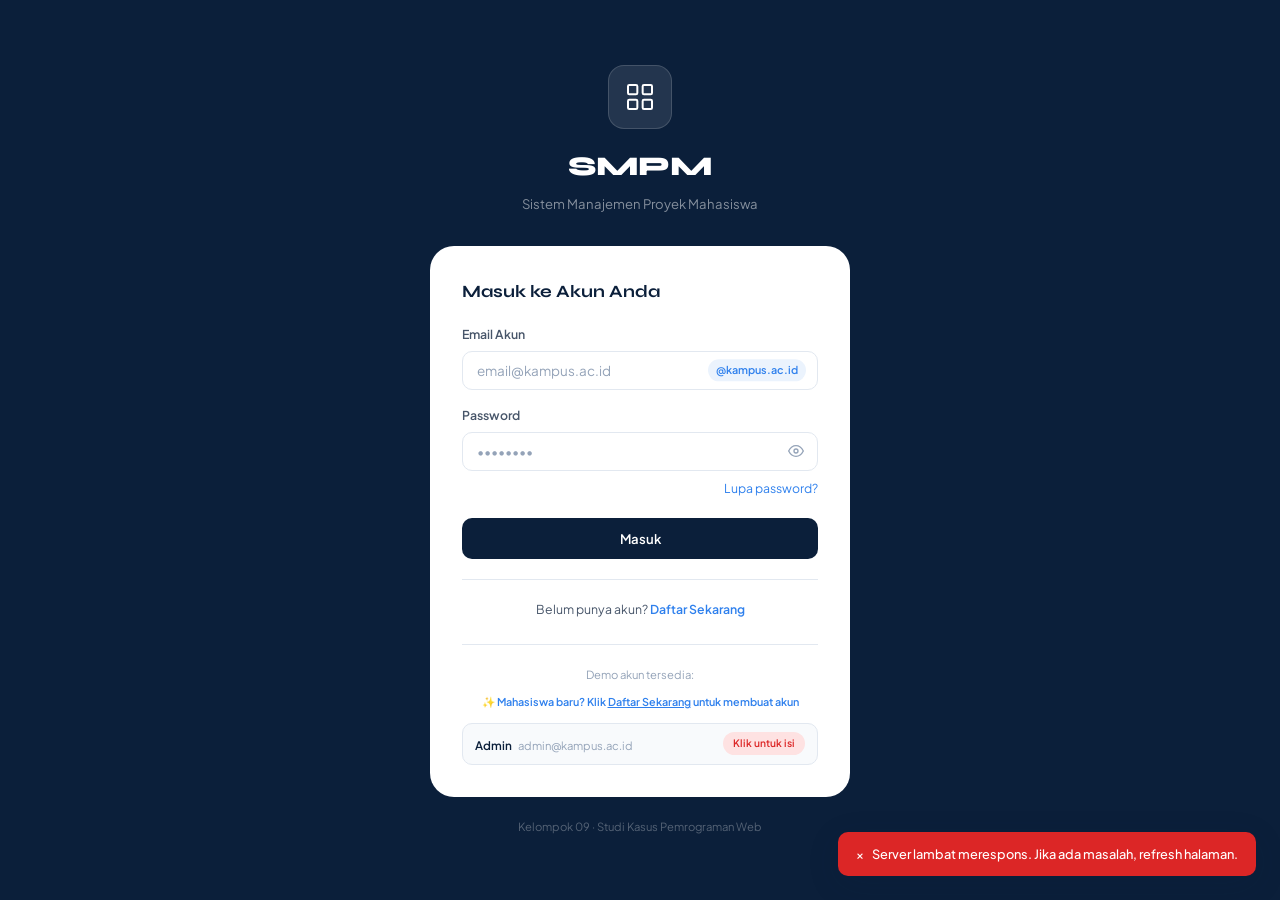
==== app.html @ 1059838c "fix: rename index.html ke app.html agar index.php selalu yang serve (bukan static)" ====
<!DOCTYPE html>
<html lang="id">
<head>
  <meta charset="UTF-8" />
  <meta name="viewport" content="width=device-width, initial-scale=1.0" />
  <title>SMPM — Sistem Manajemen Proyek Mahasiswa</title>
  <link rel="stylesheet" href="css/style.css" />
  <link rel="icon" href="data:image/svg+xml,<svg xmlns='http://www.w3.org/2000/svg' viewBox='0 0 32 32'><rect width='32' height='32' rx='8' fill='%230B1F3A'/><rect x='8' y='8' width='7' height='7' rx='1.5' fill='white'/><rect x='17' y='8' width='7' height='7' rx='1.5' fill='white'/><rect x='8' y='17' width='7' height='7' rx='1.5' fill='white'/><rect x='17' y='17' width='7' height='7' rx='1.5' fill='%232F80ED'/></svg>" />
</head>
<body>

<!-- ========== SIDEBAR ========== -->
<aside class="sidebar" id="sidebar">
  <div class="sidebar-brand">
    <div class="brand-name">SMPM</div>
    <div class="brand-sub">Sistem Manajemen Proyek Mahasiswa</div>
  </div>
  <nav class="sidebar-nav" id="sidebar-nav">
    <!-- Built dynamically by JS -->
  </nav>
  <div class="sidebar-footer">
    <div class="user-pill">
      <div class="avatar" id="sidebar-avatar">??</div>
      <div>
        <div class="user-name" id="sidebar-user-name">Loading...</div>
        <div class="user-role" id="sidebar-user-role">—</div>
      </div>
    </div>
    <button id="logout-btn" class="btn btn-outline w-full mt-8" style="color:rgba(255,255,255,.7);border-color:rgba(255,255,255,.2);background:transparent;font-size:.8rem">
      <svg width="14" height="14" viewBox="0 0 24 24" fill="none" stroke="currentColor" stroke-width="2"><path d="M9 21H5a2 2 0 01-2-2V5a2 2 0 012-2h4M16 17l5-5-5-5M21 12H9"/></svg>
      Keluar
    </button>
  </div>
</aside>

<!-- ========== TOPBAR ========== -->
<header class="topbar" id="topbar">
  <div class="topbar-left">
    <!-- Hamburger — hanya muncul di mobile -->
    <button class="hamburger-btn" id="hamburger-btn" title="Menu" onclick="toggleMobileSidebar()">
      <svg width="20" height="20" viewBox="0 0 24 24" fill="none" stroke="currentColor" stroke-width="2">
        <line x1="3" y1="6" x2="21" y2="6"/>
        <line x1="3" y1="12" x2="21" y2="12"/>
        <line x1="3" y1="18" x2="21" y2="18"/>
      </svg>
    </button>
    <div class="topbar-title" id="topbar-title">Dashboard</div>
  </div>
  <div class="topbar-actions">
    <div class="icon-btn notif-dot" title="Notifikasi">
      <svg width="17" height="17" viewBox="0 0 24 24" fill="none" stroke="currentColor" stroke-width="2"><path d="M18 8A6 6 0 006 8c0 7-3 9-3 9h18s-3-2-3-9M13.73 21a2 2 0 01-3.46 0"/></svg>
    </div>
    <div class="icon-btn" title="Pengaturan">
      <svg width="17" height="17" viewBox="0 0 24 24" fill="none" stroke="currentColor" stroke-width="2"><circle cx="12" cy="12" r="3"/><path d="M19.07 4.93l-1.41 1.41M4.93 4.93l1.41 1.41M19.07 19.07l-1.41-1.41M4.93 19.07l1.41-1.41M12 2v2M12 20v2M2 12h2M20 12h2"/></svg>
    </div>
  </div>
</header>

<!-- ========== MAIN CONTENT ========== -->
<div class="main-content" id="main-content">

  <!-- ===== LOGIN PAGE ===== -->
  <div id="page-login" class="screen hidden" style="min-height:100vh;display:flex;align-items:center;justify-content:center;background:var(--navy);padding:20px">
    <div style="width:100%;max-width:420px">
      <div style="text-align:center;margin-bottom:32px">
        <div style="width:64px;height:64px;background:rgba(255,255,255,.1);border-radius:16px;display:flex;align-items:center;justify-content:center;margin:0 auto 16px;border:1px solid rgba(255,255,255,.15)">
          <svg width="32" height="32" viewBox="0 0 24 24" fill="none" stroke="white" stroke-width="1.5"><rect x="3" y="3" width="7" height="7" rx="1"/><rect x="14" y="3" width="7" height="7" rx="1"/><rect x="3" y="14" width="7" height="7" rx="1"/><rect x="14" y="14" width="7" height="7" rx="1"/></svg>
        </div>
        <h1 style="font-family:var(--font-display);color:#fff;font-size:1.8rem;font-weight:800;letter-spacing:-.02em">SMPM</h1>
        <p style="color:rgba(255,255,255,.5);font-size:.875rem;margin-top:4px">Sistem Manajemen Proyek Mahasiswa</p>
      </div>

      <div style="background:var(--white);border-radius:var(--radius-xl);padding:32px">
        <h2 style="font-family:var(--font-display);font-size:1.15rem;font-weight:700;margin-bottom:20px">Masuk ke Akun Anda</h2>

        <div id="login-error" class="hidden" style="background:var(--danger-lt);color:var(--danger);padding:10px 14px;border-radius:var(--radius-md);font-size:.85rem;margin-bottom:16px;border:1px solid #FCA5A5">
          ✕ Email atau password salah. Coba lagi.
        </div>

        <div id="login-info" class="hidden" style="background:#DBEAFE;color:#1E40AF;padding:10px 14px;border-radius:var(--radius-md);font-size:.85rem;margin-bottom:16px;border:1px solid #93C5FD">
          ℹ️ Mahasiswa baru terdeteksi. Akun sementara dibuat untuk demo.
        </div>

        <form id="login-form">
          <div class="form-group mb-16">
            <label class="form-label">Email Akun</label>
            <div class="reg-input-wrap">
              <input id="login-email" class="form-control" type="email" placeholder="email@kampus.ac.id" value="" required style="padding-right:110px" />
              <span class="reg-input-hint" title="Klik untuk isi domain @kampus.ac.id" onclick="(function(){
                var inp = document.getElementById('login-email');
                var val = inp.value.trim();
                if(!val) { inp.value = '@kampus.ac.id'; inp.setSelectionRange(0,0); inp.focus(); }
                else if(!val.includes('@')) { inp.value = val + '@kampus.ac.id'; inp.focus(); }
                else if(val.endsWith('@')) { inp.value = val + 'kampus.ac.id'; inp.focus(); }
                else { inp.focus(); }
              })()">@kampus.ac.id</span>
            </div>
          </div>
          <div class="form-group mb-8">
            <label class="form-label">Password</label>
            <div style="position:relative">
              <input id="login-pass" class="form-control" type="password" placeholder="••••••••" value="" required style="padding-right:42px" />
              <button type="button" id="login-pass-toggle"
                onclick="(function(){var i=document.getElementById('login-pass');var b=document.getElementById('login-pass-toggle');i.type=i.type==='password'?'text':'password';b.innerHTML=i.type==='password'?'<svg width=&quot;16&quot; height=&quot;16&quot; viewBox=&quot;0 0 24 24&quot; fill=&quot;none&quot; stroke=&quot;currentColor&quot; stroke-width=&quot;2&quot;><path d=&quot;M1 12s4-8 11-8 11 8 11 8-4 8-11 8-11-8-11-8z&quot;/><circle cx=&quot;12&quot; cy=&quot;12&quot; r=&quot;3&quot;/></svg>':'<svg width=&quot;16&quot; height=&quot;16&quot; viewBox=&quot;0 0 24 24&quot; fill=&quot;none&quot; stroke=&quot;currentColor&quot; stroke-width=&quot;2&quot;><path d=&quot;M17.94 17.94A10.07 10.07 0 0112 20c-7 0-11-8-11-8a18.45 18.45 0 015.06-5.94M9.9 4.24A9.12 9.12 0 0112 4c7 0 11 8 11 8a18.5 18.5 0 01-2.16 3.19m-6.72-1.07a3 3 0 11-4.24-4.24&quot;/><line x1=&quot;1&quot; y1=&quot;1&quot; x2=&quot;23&quot; y2=&quot;23&quot;/></svg>';})()"
                style="position:absolute;right:10px;top:50%;transform:translateY(-50%);background:none;border:none;cursor:pointer;color:var(--text-3);padding:4px;display:flex;align-items:center;transition:color .15s"
                onmouseover="this.style.color='var(--text-2)'" onmouseout="this.style.color='var(--text-3)'"
                tabindex="-1">
                <svg width="16" height="16" viewBox="0 0 24 24" fill="none" stroke="currentColor" stroke-width="2"><path d="M1 12s4-8 11-8 11 8 11 8-4 8-11 8-11-8-11-8z"/><circle cx="12" cy="12" r="3"/></svg>
              </button>
            </div>
          </div>
          <div style="display:flex;justify-content:flex-end;margin-bottom:20px">
            <a href="javascript:void(0)" onclick="handleForgotPassword()" style="font-size:.82rem;color:var(--accent);cursor:pointer;text-decoration:none" onmouseover="this.style.textDecoration='underline'" onmouseout="this.style.textDecoration='none'">Lupa password?</a>
          </div>
          <button type="submit" class="btn btn-primary w-full" style="justify-content:center;padding:12px">Masuk</button>
        </form>
        
        <div style="text-align:center;margin-top:20px;padding-top:16px;border-top:1px solid var(--border)">
          <span style="font-size:.82rem;color:var(--text-2)">Belum punya akun? </span>
          <a href="javascript:void(0)" onclick="showRegisterPage()" style="font-size:.82rem;color:var(--accent);cursor:pointer;text-decoration:none;font-weight:600" onmouseover="this.style.textDecoration='underline'" onmouseout="this.style.textDecoration='none'">Daftar Sekarang</a>
        </div>

        <div style="margin-top:24px;padding-top:20px;border-top:1px solid var(--border)">
          <p style="font-size:.75rem;color:var(--text-3);text-align:center;margin-bottom:10px">Demo akun tersedia:</p>
          <p style="font-size:.72rem;color:var(--accent);text-align:center;margin-bottom:12px;font-weight:600">✨ Mahasiswa baru? Klik <a href="javascript:void(0)" onclick="showRegisterPage()" style="color:var(--accent);text-decoration:underline">Daftar Sekarang</a> untuk membuat akun</p>
          <div style="display:flex;flex-direction:column;gap:6px">
            <!-- Admin — BISA diklik -->
            <div onclick="fillLogin('admin@kampus.ac.id','password123')" style="display:flex;justify-content:space-between;align-items:center;padding:8px 12px;border-radius:var(--radius-md);background:var(--surface);cursor:pointer;transition:background .15s;border:1px solid var(--border)" onmouseover="this.style.background='var(--border)'" onmouseout="this.style.background='var(--surface)'" title="Klik untuk isi otomatis akun Admin">
              <div><span style="font-size:.78rem;font-weight:600">Admin</span><span style="font-size:.75rem;color:var(--text-3);margin-left:6px">admin@kampus.ac.id</span></div>
              <span class="badge badge-red" style="font-size:.68rem">Klik untuk isi</span>
            </div>
          </div>
        </div>
      </div>

      <p style="text-align:center;color:rgba(255,255,255,.3);font-size:.75rem;margin-top:20px">Kelompok 09 · Studi Kasus Pemrograman Web</p>
    </div>
  </div>
  
  <!-- ===== REGISTER PAGE ===== -->
  <div id="page-register" class="screen hidden">
    <div class="register-layout">

      <!-- LEFT PANEL — branding -->
      <div class="register-left">
        <div class="register-left-inner">
          <div class="reg-brand">
            <div class="reg-brand-logo">
              <svg width="28" height="28" viewBox="0 0 24 24" fill="none" stroke="white" stroke-width="1.8"><rect x="3" y="3" width="7" height="7" rx="1"/><rect x="14" y="3" width="7" height="7" rx="1"/><rect x="3" y="14" width="7" height="7" rx="1"/><rect x="14" y="14" width="7" height="7" rx="1"/></svg>
            </div>
            <span class="reg-brand-name">SMPM</span>
          </div>

          <div class="reg-hero">
            <h2 class="reg-hero-title">Mulai perjalanan<br/>akademikmu hari ini</h2>
            <p class="reg-hero-sub">Daftarkan dirimu dan kelola seluruh proyek kuliah dalam satu platform yang terintegrasi.</p>
          </div>

          <div class="reg-features">
            <div class="reg-feature-item">
              <div class="reg-feature-icon">
                <svg width="16" height="16" viewBox="0 0 24 24" fill="none" stroke="currentColor" stroke-width="2"><path d="M9 5H7a2 2 0 00-2 2v12a2 2 0 002 2h10a2 2 0 002-2V7a2 2 0 00-2-2h-2"/><rect x="9" y="3" width="6" height="4" rx="1"/><path d="M9 12h6M9 16h4"/></svg>
              </div>
              <div>
                <div class="reg-feature-title">Manajemen Tugas</div>
                <div class="reg-feature-desc">Pantau semua tugas kelompok dengan mudah</div>
              </div>
            </div>
            <div class="reg-feature-item">
              <div class="reg-feature-icon">
                <svg width="16" height="16" viewBox="0 0 24 24" fill="none" stroke="currentColor" stroke-width="2"><rect x="3" y="4" width="18" height="18" rx="2"/><path d="M16 2v4M8 2v4M3 10h18"/></svg>
              </div>
              <div>
                <div class="reg-feature-title">Deadline Tracking</div>
                <div class="reg-feature-desc">Kalender interaktif agar tak ada deadline terlewat</div>
              </div>
            </div>
            <div class="reg-feature-item">
              <div class="reg-feature-icon">
                <svg width="16" height="16" viewBox="0 0 24 24" fill="none" stroke="currentColor" stroke-width="2"><path d="M21 15v4a2 2 0 01-2 2H5a2 2 0 01-2-2v-4M17 8l-5-5-5 5M12 3v12"/></svg>
              </div>
              <div>
                <div class="reg-feature-title">Upload Progress</div>
                <div class="reg-feature-desc">Kirim laporan langsung ke dosen pembimbing</div>
              </div>
            </div>
          </div>

          <p class="reg-footer-note">Kelompok 09 · Studi Kasus Pemrograman Web</p>
        </div>

        <!-- decorative blobs -->
        <div class="reg-blob reg-blob-1"></div>
        <div class="reg-blob reg-blob-2"></div>
      </div>

      <!-- RIGHT PANEL — form -->
      <div class="register-right">
        <div class="register-form-wrap">

          <div class="reg-form-header">
            <h1 class="reg-form-title">Buat Akun Baru</h1>
            <p class="reg-form-sub">Isi data diri kamu untuk mulai bergabung</p>
          </div>

          <div id="register-error" class="reg-alert reg-alert-error hidden">
            <svg width="15" height="15" viewBox="0 0 24 24" fill="none" stroke="currentColor" stroke-width="2.5"><circle cx="12" cy="12" r="10"/><path d="M12 8v4M12 16h.01"/></svg>
            <span id="register-error-msg"></span>
          </div>

          <form id="register-form" class="reg-form">

            <!-- Row: Nama + NIM -->
            <div class="reg-row">
              <div class="reg-field">
                <label class="reg-label">
                  <svg width="13" height="13" viewBox="0 0 24 24" fill="none" stroke="currentColor" stroke-width="2"><path d="M20 21v-2a4 4 0 00-4-4H8a4 4 0 00-4 4v2"/><circle cx="12" cy="7" r="4"/></svg>
                  Nama Lengkap
                </label>
                <input id="reg-nama" class="reg-input" type="text" placeholder="Nama lengkap Anda" required />
              </div>
              <div class="reg-field">
                <label class="reg-label">
                  <svg width="13" height="13" viewBox="0 0 24 24" fill="none" stroke="currentColor" stroke-width="2"><rect x="2" y="7" width="20" height="14" rx="2"/><path d="M16 7V5a2 2 0 00-4 0v2M12 12v4"/></svg>
                  NIM
                </label>
                <input id="reg-nim" class="reg-input" type="text" placeholder="Contoh: 2021001" required />
              </div>
            </div>

            <!-- Email -->
            <div class="reg-field">
              <label class="reg-label">
                <svg width="13" height="13" viewBox="0 0 24 24" fill="none" stroke="currentColor" stroke-width="2"><path d="M4 4h16c1.1 0 2 .9 2 2v12c0 1.1-.9 2-2 2H4c-1.1 0-2-.9-2-2V6c0-1.1.9-2 2-2z"/><polyline points="22,6 12,13 2,6"/></svg>
                Email Kampus
              </label>
              <div class="reg-input-wrap">
                <input id="reg-email" class="reg-input" type="email" placeholder="nama@kampus.ac.id" required />
                <span class="reg-input-hint" title="Klik untuk isi domain" onclick="(function(){
                  var inp = document.getElementById('reg-email');
                  var val = inp.value.trim();
                  if(!val) { inp.value = '@kampus.ac.id'; inp.setSelectionRange(0,0); inp.focus(); }
                  else if(!val.includes('@')) { inp.value = val + '@kampus.ac.id'; inp.focus(); }
                  else if(val.endsWith('@')) { inp.value = val + 'kampus.ac.id'; inp.focus(); }
                  else { inp.focus(); }
                })()">@kampus.ac.id</span>
              </div>
            </div>

            <!-- Kelompok -->
            <div class="reg-field">
              <label class="reg-label">
                <svg width="13" height="13" viewBox="0 0 24 24" fill="none" stroke="currentColor" stroke-width="2"><path d="M17 21v-2a4 4 0 00-4-4H5a4 4 0 00-4 4v2"/><circle cx="9" cy="7" r="4"/><path d="M23 21v-2a4 4 0 00-3-3.87M16 3.13a4 4 0 010 7.75"/></svg>
                Kelompok
              </label>
              <select id="reg-kelompok" class="reg-input reg-select" required>
                <option value="">— Pilih kelompok Anda —</option>
              </select>
            </div>

            <!-- Row: Password + Confirm -->
            <div class="reg-row">
              <div class="reg-field">
                <label class="reg-label">
                  <svg width="13" height="13" viewBox="0 0 24 24" fill="none" stroke="currentColor" stroke-width="2"><rect x="3" y="11" width="18" height="11" rx="2"/><path d="M7 11V7a5 5 0 0110 0v4"/></svg>
                  Password
                </label>
                <div class="reg-pass-wrap">
                  <input id="reg-pass" class="reg-input" type="password" placeholder="Min. 6 karakter" required />
                  <button type="button" class="reg-eye-btn" onclick="toggleRegPass('reg-pass', this)" tabindex="-1">
                    <svg width="15" height="15" viewBox="0 0 24 24" fill="none" stroke="currentColor" stroke-width="2"><path d="M1 12s4-8 11-8 11 8 11 8-4 8-11 8-11-8-11-8z"/><circle cx="12" cy="12" r="3"/></svg>
                  </button>
                </div>
              </div>
              <div class="reg-field">
                <label class="reg-label">
                  <svg width="13" height="13" viewBox="0 0 24 24" fill="none" stroke="currentColor" stroke-width="2"><path d="M9 12l2 2 4-4"/><rect x="3" y="11" width="18" height="11" rx="2"/><path d="M7 11V7a5 5 0 0110 0v4"/></svg>
                  Konfirmasi
                </label>
                <div class="reg-pass-wrap">
                  <input id="reg-confirm" class="reg-input" type="password" placeholder="Ulangi password" required />
                  <button type="button" class="reg-eye-btn" onclick="toggleRegPass('reg-confirm', this)" tabindex="-1">
                    <svg width="15" height="15" viewBox="0 0 24 24" fill="none" stroke="currentColor" stroke-width="2"><path d="M1 12s4-8 11-8 11 8 11 8-4 8-11 8-11-8-11-8z"/><circle cx="12" cy="12" r="3"/></svg>
                  </button>
                </div>
              </div>
            </div>

            <!-- Password strength -->
            <div class="reg-strength" id="reg-strength-wrap" style="display:none">
              <div class="reg-strength-bar">
                <div class="reg-strength-fill" id="reg-strength-fill"></div>
              </div>
              <span class="reg-strength-label" id="reg-strength-label">Lemah</span>
            </div>

            <button type="submit" class="reg-submit-btn">
              <svg width="16" height="16" viewBox="0 0 24 24" fill="none" stroke="currentColor" stroke-width="2.5"><path d="M16 21v-2a4 4 0 00-4-4H5a4 4 0 00-4 4v2"/><circle cx="8.5" cy="7" r="4"/><line x1="20" y1="8" x2="20" y2="14"/><line x1="23" y1="11" x2="17" y2="11"/></svg>
              Daftar Sekarang
            </button>
          </form>

          <div class="reg-signin-row">
            <span>Sudah punya akun?</span>
            <a href="javascript:void(0)" onclick="showLoginPage()" class="reg-signin-link">Masuk di sini →</a>
          </div>

        </div>
      </div>

    </div>
  </div>

  <!-- ===== DASHBOARD PAGE ===== -->
  <div id="page-dashboard" class="screen hidden">
    <div class="page-body">
      <div class="page-header">
        <h1>Selamat Datang</h1>
        <p id="dash-welcome">Ringkasan aktivitas proyek Anda hari ini.</p>
      </div>
      <div class="stat-grid" id="dash-stats"></div>
      <div id="dash-progress"></div>
      <div id="dash-recent"></div>
    </div>
  </div>

  <!-- ===== TUGAS PAGE ===== -->
  <div id="page-tugas" class="screen hidden">
    <div class="page-body">
      <div class="page-header">
        <h1>Tugas Saya</h1>
        <p>Semua tugas yang ditugaskan kepada Anda dalam kelompok.</p>
      </div>
      <div id="tugas-list"></div>
    </div>
  </div>

  <!-- ===== DEADLINE PAGE ===== -->
  <div id="page-deadline" class="screen hidden">
    <div class="page-body">
      <div class="page-header">
        <h1>Deadline Tracking</h1>
        <p>Pantau semua tenggat waktu tugas Anda.</p>
      </div>
      
      <!-- Calendar View -->
      <div class="card mb-16">
        <div class="card-title">📅 Kalender Deadline</div>
        <div id="deadline-calendar" style="max-width:280px;margin:0 auto"></div>
      </div>
      
      <!-- List View -->
      <div class="card">
        <div class="card-title">📋 Daftar Deadline</div>
        <div id="deadline-list"></div>
      </div>
    </div>
  </div>

  <!-- ===== UPLOAD PAGE ===== -->
  <div id="page-upload" class="screen hidden">
    <div class="page-body">
      <div class="page-header">
        <h1>Upload Progress</h1>
        <p>Unggah file laporan, desain, atau dokumentasi proyek.</p>
      </div>
      <div class="card mb-16">
        <div class="card-title">Upload File Baru</div>
        <div style="display:flex;flex-direction:column;gap:12px">
          <div class="form-group">
            <label class="form-label">Pilih Tugas <span style="color:var(--danger)">*</span></label>
            <select id="upload-tugas" class="form-control">
              <option value="">-- Pilih Tugas yang Ingin Diupload --</option>
            </select>
            <div class="text-xs text-muted" style="margin-top:4px">💡 Hanya menampilkan tugas yang belum selesai</div>
          </div>
          <div style="display:flex;gap:12px;align-items:flex-end;flex-wrap:wrap">
            <div class="form-group" style="flex:1;min-width:200px">
              <label class="form-label">Pilih File <span style="color:var(--danger)">*</span></label>
              <input id="upload-input" class="form-control" type="file" accept=".pdf,.doc,.docx,.png,.jpg,.fig,.zip" />
            </div>
            <button class="btn btn-primary" onclick="handleUpload()">
              <svg width="15" height="15" viewBox="0 0 24 24" fill="none" stroke="currentColor" stroke-width="2"><path d="M21 15v4a2 2 0 01-2 2H5a2 2 0 01-2-2v-4M17 8l-5-5-5 5M12 3v12"/></svg>
              Upload
            </button>
          </div>
        </div>
      </div>
      <div class="card">
        <div class="card-title">File Terunggah</div>
        <div id="upload-list"></div>
      </div>
    </div>
  </div>

  <!-- ===== KELOMPOK PAGE ===== -->
  <div id="page-kelompok" class="screen hidden">
    <div class="page-body">
      <div class="page-header">
        <h1>Kelompok Saya</h1>
        <p>Informasi kelompok, anggota, dan dosen pembimbing.</p>
      </div>
      <div id="kelompok-detail"></div>
    </div>
  </div>

  <!-- ===== NILAI SAYA PAGE (Mahasiswa) ===== -->
  <div id="page-nilaiSaya" class="screen hidden">
    <div class="page-body">
      <div class="page-header">
        <h1>Nilai Saya</h1>
        <p>Lihat nilai dan feedback dari dosen pembimbing untuk kelompok Anda.</p>
      </div>
      <div id="nilaiSaya-list"></div>
    </div>
  </div>

  <!-- ===== TUGAS KELOMPOK PAGE (Dosen) ===== -->
  <div id="page-tugasDosen" class="screen hidden">
    <div class="page-body">
      <div class="page-header">
        <h1>Tugas Kelompok</h1>
        <p>Kelola dan tambahkan tugas untuk mahasiswa bimbingan Anda.</p>
      </div>
      <div id="tugasDosen-list"></div>
    </div>
  </div>

  <!-- ===== MONITORING PAGE (Dosen) ===== -->
  <div id="page-monitoring" class="screen hidden">
    <div class="page-body">
      <div class="page-header">
        <h1>Monitoring Kelompok</h1>
        <p>Pantau perkembangan semua kelompok bimbingan Anda.</p>
      </div>
      <div id="monitoring-list"></div>
    </div>
  </div>

  <!-- ===== PENILAIAN PAGE (Dosen) ===== -->
  <div id="page-penilaian" class="screen hidden">
    <div class="page-body">
      <div class="page-header">
        <h1>Penilaian</h1>
        <p>Berikan nilai dan feedback untuk setiap kelompok.</p>
      </div>
      <div id="penilaian-list"></div>
    </div>
  </div>

  <!-- ===== MANAGE USER PAGE (Admin) ===== -->
  <div id="page-manageUser" class="screen hidden">
    <div class="page-body">
      <div class="page-header">
        <h1>Kelola Pengguna</h1>
        <p>Tambah, edit, dan hapus akun pengguna sistem.</p>
      </div>
      <div id="manageUser-list"></div>
    </div>
  </div>

  <!-- ===== MANAGE KELOMPOK PAGE (Admin) ===== -->
  <div id="page-manageKelompok" class="screen hidden">
    <div class="page-body">
      <div class="page-header">
        <h1>Kelola Kelompok</h1>
        <p>Atur pembagian kelompok dan penugasan dosen pembimbing.</p>
      </div>
      <div id="manageKelompok-list"></div>
    </div>
  </div>

</div><!-- /main-content -->

<!-- ========== SIDEBAR OVERLAY (mobile) ========== -->
<div id="sidebar-overlay" onclick="closeMobileSidebar()" style="display:none;position:fixed;inset:0;background:rgba(0,0,0,.5);z-index:99;backdrop-filter:blur(2px)"></div>

<!-- ========== MODAL ========== -->
<div id="modal-overlay" class="modal-overlay hidden">
  <div class="modal" id="modal-body"></div>
</div>

<!-- ========== TOAST ========== -->
<div class="toast-container" id="toast-container"></div>

<script src="js/app.js"></script>
<script src="js/patch.js"></script>
<script>
function fillLogin(email, pass) {
  document.getElementById('login-email').value = email;
  document.getElementById('login-pass').value = pass;
}
</script>
</body>
</html>
---- css/style.css ----
@import url('https://fonts.googleapis.com/css2?family=Plus+Jakarta+Sans:wght@400;500;600;700&family=Syne:wght@600;700;800&display=swap');

/* ===================== VARIABLES ===================== */
:root {
  --navy:       #0B1F3A;
  --navy-mid:   #132d52;
  --navy-light: #1e4275;
  --accent:     #2F80ED;
  --accent-lt:  #EBF3FD;
  --success:    #16A34A;
  --success-lt: #DCFCE7;
  --warning:    #D97706;
  --warning-lt: #FEF3C7;
  --danger:     #DC2626;
  --danger-lt:  #FEE2E2;
  --text-1:     #0B1F3A;
  --text-2:     #475569;
  --text-3:     #94A3B8;
  --surface:    #F8FAFC;
  --white:      #ffffff;
  --border:     #E2E8F0;
  --border-2:   #CBD5E1;
  --radius-sm:  6px;
  --radius-md:  10px;
  --radius-lg:  16px;
  --radius-xl:  24px;
  --shadow-sm:  0 1px 3px rgba(11,31,58,.08);
  --shadow-md:  0 4px 16px rgba(11,31,58,.10);
  --shadow-lg:  0 8px 32px rgba(11,31,58,.13);
  --font-display: 'Syne', sans-serif;
  --font-body:    'Plus Jakarta Sans', sans-serif;
  --sidebar-w: 240px;
}

/* ===================== RESET ===================== */
*, *::before, *::after { box-sizing: border-box; margin: 0; padding: 0; }
html { font-size: 15px; }
body {
  font-family: var(--font-body);
  color: var(--text-1);
  background: var(--surface);
  line-height: 1.6;
  min-height: 100vh;
}
a { text-decoration: none; color: inherit; }
ul { list-style: none; }
img { max-width: 100%; }
button { cursor: pointer; font-family: var(--font-body); }
input, select, textarea { font-family: var(--font-body); }

/* ===================== UTILITIES ===================== */
.hidden   { display: none !important; }
.flex     { display: flex; }
.flex-col { flex-direction: column; }
.items-center { align-items: center; }
.justify-between { justify-content: space-between; }
.gap-8  { gap: 8px; }
.gap-12 { gap: 12px; }
.gap-16 { gap: 16px; }
.gap-24 { gap: 24px; }
.w-full { width: 100%; }
.text-sm  { font-size: 0.8rem; }
.text-muted { color: var(--text-2); }
.font-600  { font-weight: 600; }
.mt-4  { margin-top: 4px; }
.mt-8  { margin-top: 8px; }
.mt-16 { margin-top: 16px; }
.mt-24 { margin-top: 24px; }
.mb-4  { margin-bottom: 4px; }
.mb-8  { margin-bottom: 8px; }
.mb-16 { margin-bottom: 16px; }
.mb-24 { margin-bottom: 24px; }

/* ===================== CARD ===================== */
.card {
  background: var(--white);
  border: 1px solid var(--border);
  border-radius: var(--radius-lg);
  padding: 20px 24px;
  box-shadow: var(--shadow-sm);
}
.card-title {
  font-family: var(--font-display);
  font-size: 1rem;
  font-weight: 700;
  color: var(--text-1);
  margin-bottom: 16px;
}

/* ===================== BADGE ===================== */
.badge {
  display: inline-flex;
  align-items: center;
  gap: 4px;
  padding: 3px 10px;
  border-radius: 20px;
  font-size: 0.75rem;
  font-weight: 600;
}
.badge-blue    { background: var(--accent-lt);   color: var(--accent); }
.badge-green   { background: var(--success-lt);  color: var(--success); }
.badge-amber   { background: var(--warning-lt);  color: var(--warning); }
.badge-red     { background: var(--danger-lt);   color: var(--danger); }
.badge-navy    { background: #EEF2FF;            color: var(--navy-light); }

/* ===================== BUTTONS ===================== */
.btn {
  display: inline-flex;
  align-items: center;
  gap: 6px;
  padding: 9px 18px;
  border-radius: var(--radius-md);
  font-size: 0.875rem;
  font-weight: 600;
  border: none;
  transition: all 0.18s ease;
}
.btn-primary {
  background: var(--navy);
  color: var(--white);
}
.btn-primary:hover { background: var(--navy-mid); transform: translateY(-1px); box-shadow: var(--shadow-md); }
.btn-outline {
  background: transparent;
  color: var(--navy);
  border: 1.5px solid var(--border-2);
}
.btn-outline:hover { background: var(--surface); }
.btn-sm { padding: 6px 12px; font-size: 0.8rem; }
.btn-danger { background: var(--danger-lt); color: var(--danger); }
.btn-danger:hover { background: #FCA5A5; }
.btn-success { background: var(--success-lt); color: var(--success); }

/* ===================== FORM ELEMENTS ===================== */
.form-group { display: flex; flex-direction: column; gap: 6px; }
.form-label { font-size: 0.82rem; font-weight: 600; color: var(--text-2); }
.form-control {
  padding: 10px 14px;
  border: 1.5px solid var(--border);
  border-radius: var(--radius-md);
  font-size: 0.9rem;
  color: var(--text-1);
  background: var(--white);
  transition: border-color 0.15s;
  outline: none;
  width: 100%;
}
.form-control:focus { border-color: var(--accent); box-shadow: 0 0 0 3px rgba(47,128,237,.12); }
.form-control::placeholder { color: var(--text-3); }

/* ===================== PROGRESS BAR ===================== */
.progress-wrap {
  height: 7px;
  background: var(--border);
  border-radius: 10px;
  overflow: hidden;
}
.progress-fill {
  height: 100%;
  border-radius: 10px;
  transition: width 0.6s ease;
}
.progress-blue   { background: var(--accent); }
.progress-green  { background: var(--success); }
.progress-amber  { background: var(--warning); }
.progress-red    { background: var(--danger); }

/* ===================== TABLE ===================== */
.table-wrap { overflow-x: auto; }
.data-table {
  width: 100%;
  border-collapse: collapse;
  font-size: 0.875rem;
}
.data-table thead th {
  padding: 10px 14px;
  text-align: left;
  font-size: 0.78rem;
  font-weight: 700;
  text-transform: uppercase;
  letter-spacing: .04em;
  color: var(--text-3);
  border-bottom: 1.5px solid var(--border);
  white-space: nowrap;
}
.data-table tbody td {
  padding: 12px 14px;
  border-bottom: 1px solid var(--border);
  color: var(--text-1);
  vertical-align: middle;
}
.data-table tbody tr:last-child td { border-bottom: none; }
.data-table tbody tr:hover td { background: var(--surface); }

/* ===================== STAT CARD ===================== */
.stat-grid { display: grid; grid-template-columns: repeat(auto-fit, minmax(130px, 1fr)); gap: 14px; }
.stat-card {
  background: var(--white);
  border: 1px solid var(--border);
  border-radius: var(--radius-lg);
  padding: 16px 18px;
  box-shadow: var(--shadow-sm);
}
.stat-label { font-size: 0.75rem; color: var(--text-2); font-weight: 600; text-transform: uppercase; letter-spacing: .04em; }
.stat-value { font-family: var(--font-display); font-size: 1.75rem; font-weight: 800; margin-top: 4px; }
.stat-sub   { font-size: 0.75rem; color: var(--text-2); margin-top: 2px; }

/* ===================== SIDEBAR ===================== */
.sidebar {
  width: var(--sidebar-w);
  min-height: 100vh;
  background: var(--navy);
  display: flex;
  flex-direction: column;
  position: fixed;
  left: 0; top: 0;
  z-index: 100;
  transition: transform 0.25s ease;
}
.sidebar-brand {
  padding: 24px 20px 16px;
  border-bottom: 1px solid rgba(255,255,255,.08);
}
.sidebar-brand .brand-name {
  font-family: var(--font-display);
  font-size: 1.25rem;
  font-weight: 800;
  color: #fff;
  letter-spacing: -.01em;
}
.sidebar-brand .brand-sub {
  font-size: 0.7rem;
  color: rgba(255,255,255,.45);
  margin-top: 2px;
}
.sidebar-nav { padding: 16px 12px; flex: 1; }
.nav-section-label {
  font-size: 0.65rem;
  font-weight: 700;
  text-transform: uppercase;
  letter-spacing: .08em;
  color: rgba(255,255,255,.35);
  padding: 0 8px;
  margin: 16px 0 6px;
}
.nav-item {
  display: flex;
  align-items: center;
  gap: 10px;
  padding: 10px 12px;
  border-radius: var(--radius-md);
  color: rgba(255,255,255,.6);
  font-size: 0.875rem;
  font-weight: 500;
  transition: all 0.15s;
  margin-bottom: 2px;
  cursor: pointer;
}
.nav-item svg { width: 17px; height: 17px; flex-shrink: 0; }
.nav-item:hover { background: rgba(255,255,255,.08); color: #fff; }
.nav-item.active { background: rgba(255,255,255,.12); color: #fff; font-weight: 600; }
.nav-item .nav-badge {
  margin-left: auto;
  background: var(--accent);
  color: #fff;
  font-size: 0.65rem;
  font-weight: 700;
  padding: 1px 6px;
  border-radius: 10px;
}
.sidebar-footer {
  padding: 16px 12px;
  border-top: 1px solid rgba(255,255,255,.08);
}
.user-pill {
  display: flex;
  align-items: center;
  gap: 10px;
  padding: 8px;
  border-radius: var(--radius-md);
  cursor: pointer;
}
.user-pill:hover { background: rgba(255,255,255,.07); }
.avatar {
  width: 34px; height: 34px;
  border-radius: 50%;
  background: var(--accent);
  display: flex;
  align-items: center;
  justify-content: center;
  font-size: 0.8rem;
  font-weight: 700;
  color: #fff;
  flex-shrink: 0;
}
.avatar-lg { width: 46px; height: 46px; font-size: 1rem; }
.user-name  { font-size: 0.82rem; font-weight: 600; color: #fff; }
.user-role  { font-size: 0.7rem; color: rgba(255,255,255,.45); }

/* ===================== TOPBAR ===================== */
.topbar {
  height: 60px;
  background: var(--white);
  border-bottom: 1px solid var(--border);
  display: flex;
  align-items: center;
  justify-content: space-between;
  padding: 0 28px;
  position: sticky;
  top: 0;
  z-index: 50;
  margin-left: var(--sidebar-w);
}
.topbar-title {
  font-family: var(--font-display);
  font-size: 1rem;
  font-weight: 700;
}
.topbar-actions { display: flex; align-items: center; gap: 12px; }
.icon-btn {
  width: 36px; height: 36px;
  border-radius: var(--radius-md);
  border: 1px solid var(--border);
  background: var(--white);
  display: flex; align-items: center; justify-content: center;
  cursor: pointer;
  color: var(--text-2);
  transition: all 0.15s;
}
.icon-btn:hover { background: var(--surface); color: var(--text-1); }
.notif-dot {
  position: relative;
}
.notif-dot::after {
  content: '';
  position: absolute;
  top: 6px; right: 6px;
  width: 7px; height: 7px;
  border-radius: 50%;
  background: var(--danger);
  border: 1.5px solid var(--white);
}

/* ===================== MAIN LAYOUT ===================== */
.app-shell { display: flex; min-height: 100vh; }
.main-content {
  flex: 1;
  margin-left: var(--sidebar-w);
  display: flex;
  flex-direction: column;
  min-height: 100vh;
}
.page-body {
  flex: 1;
  padding: 24px 28px;
}
.page-header { margin-bottom: 24px; }
.page-header h1 {
  font-family: var(--font-display);
  font-size: 1.4rem;
  font-weight: 800;
}
.page-header p { font-size: 0.875rem; color: var(--text-2); margin-top: 3px; }

/* ===================== TOAST ===================== */
.toast-container {
  position: fixed;
  bottom: 24px; right: 24px;
  display: flex; flex-direction: column; gap: 8px;
  z-index: 9999;
}
.toast {
  background: var(--navy);
  color: #fff;
  padding: 12px 18px;
  border-radius: var(--radius-md);
  font-size: 0.85rem;
  font-weight: 500;
  box-shadow: var(--shadow-lg);
  animation: slideIn 0.3s ease;
  display: flex; align-items: center; gap: 8px;
}
.toast.success { background: var(--success); }
.toast.error   { background: var(--danger); }
@keyframes slideIn { from { transform: translateX(120%); opacity: 0; } to { transform: translateX(0); opacity: 1; } }
@keyframes fadeOut { to { opacity: 0; transform: translateX(120%); } }

/* ===================== MODAL ===================== */
.modal-overlay {
  position: fixed; inset: 0;
  background: rgba(11,31,58,.5);
  backdrop-filter: blur(4px);
  z-index: 200;
  display: flex; align-items: center; justify-content: center;
  padding: 20px;
}
.modal {
  background: var(--white);
  border-radius: var(--radius-xl);
  padding: 28px;
  width: 100%; max-width: 480px;
  max-height: 85vh;
  overflow-y: auto;
  box-shadow: var(--shadow-lg);
  animation: modalIn 0.2s ease;
}
.modal::-webkit-scrollbar {
  width: 6px;
}
.modal::-webkit-scrollbar-track {
  background: transparent;
}
.modal::-webkit-scrollbar-thumb {
  background: var(--border);
  border-radius: 3px;
}
.modal::-webkit-scrollbar-thumb:hover {
  background: var(--text-3);
}
.modal-header { display: flex; justify-content: space-between; align-items: center; margin-bottom: 20px; }
.modal-title { font-family: var(--font-display); font-size: 1.1rem; font-weight: 800; }
.modal-close {
  width: 28px; height: 28px; border-radius: 50%;
  border: none; background: var(--surface); cursor: pointer;
  display: flex; align-items: center; justify-content: center;
  color: var(--text-2); font-size: 1.1rem;
}
@keyframes modalIn { from { transform: scale(0.95) translateY(10px); opacity: 0; } to { transform: scale(1) translateY(0); opacity: 1; } }

/* ===================== TABS ===================== */
.tabs { display: flex; border-bottom: 2px solid var(--border); margin-bottom: 20px; }
.tab-btn {
  padding: 10px 18px;
  font-size: 0.875rem;
  font-weight: 600;
  color: var(--text-2);
  background: none;
  border: none;
  border-bottom: 2px solid transparent;
  margin-bottom: -2px;
  cursor: pointer;
  transition: all 0.15s;
}
.tab-btn:hover { color: var(--text-1); }
.tab-btn.active { color: var(--navy); border-bottom-color: var(--navy); }

/* ===================== EMPTY STATE ===================== */
.empty-state {
  text-align: center;
  padding: 40px 20px;
  color: var(--text-3);
}
.empty-state svg { width: 48px; height: 48px; margin: 0 auto 12px; opacity: 0.4; }
.empty-state p { font-size: 0.875rem; }

/* ===================== HAMBURGER BUTTON ===================== */
.hamburger-btn {
  display: none;
  align-items: center;
  justify-content: center;
  width: 36px;
  height: 36px;
  border: 1px solid var(--border);
  border-radius: var(--radius-md);
  background: var(--white);
  cursor: pointer;
  color: var(--text-2);
  flex-shrink: 0;
  transition: background .15s;
}
.hamburger-btn:hover { background: var(--surface); }

.topbar-left {
  display: flex;
  align-items: center;
  gap: 12px;
}

/* ===================== RESPONSIVE ===================== */
@media (max-width: 768px) {
  /* Sidebar tersembunyi, bisa dibuka dengan hamburger */
  .sidebar {
    transform: translateX(-100%);
    z-index: 100;
    transition: transform .25s ease;
  }
  .sidebar.open { transform: translateX(0); }

  /* Topbar full width */
  .main-content { margin-left: 0; }
  .topbar {
    margin-left: 0;
    padding: 0 16px;
  }

  /* Tampilkan hamburger */
  .hamburger-btn { display: flex; }

  /* Stat grid 2 kolom */
  .stat-grid { grid-template-columns: repeat(2, 1fr); }

  /* Kurangi padding halaman */
  .page-body { padding: 14px 12px; }

  /* Table bisa scroll horizontal */
  .table-wrap { -webkit-overflow-scrolling: touch; }

  /* Card padding lebih kecil */
  .card { padding: 14px 16px; }

  /* Modal full width */
  .modal { max-width: calc(100vw - 32px); padding: 20px; }

  /* Register layout: sembunyikan panel kiri */
  .register-left { display: none; }
  .register-right {
    background: var(--navy);
    padding: 24px 16px;
    min-height: 100vh;
  }
  .register-form-wrap {
    background: var(--white);
    border-radius: var(--radius-xl);
    padding: 24px 20px;
    max-width: 100%;
  }

  /* Reg row jadi 1 kolom */
  .reg-row { grid-template-columns: 1fr; }

  /* Page header lebih compact */
  .page-header h1 { font-size: 1.2rem; }
}


/* ===================== REGISTER PAGE ===================== */
.register-layout {
  display: flex;
  min-height: 100vh;
  width: 100%;
}

/* ---- Left branding panel ---- */
.register-left {
  position: relative;
  flex: 0 0 420px;
  background: var(--navy);
  overflow: hidden;
  display: flex;
  align-items: stretch;
}

.register-left-inner {
  position: relative;
  z-index: 2;
  display: flex;
  flex-direction: column;
  padding: 44px 40px;
  width: 100%;
}

/* decorative blobs */
.reg-blob {
  position: absolute;
  border-radius: 50%;
  opacity: .12;
  pointer-events: none;
}
.reg-blob-1 {
  width: 320px; height: 320px;
  background: var(--accent);
  top: -80px; right: -80px;
}
.reg-blob-2 {
  width: 240px; height: 240px;
  background: #7C3AED;
  bottom: -60px; left: -60px;
}

/* brand in left panel */
.reg-brand {
  display: flex;
  align-items: center;
  gap: 12px;
  margin-bottom: auto;
}
.reg-brand-logo {
  width: 44px; height: 44px;
  background: rgba(255,255,255,.1);
  border: 1px solid rgba(255,255,255,.15);
  border-radius: 12px;
  display: flex;
  align-items: center;
  justify-content: center;
  flex-shrink: 0;
}
.reg-brand-name {
  font-family: var(--font-display);
  font-size: 1.35rem;
  font-weight: 800;
  color: #fff;
  letter-spacing: -.02em;
}

/* hero text */
.reg-hero {
  margin-top: 64px;
}
.reg-hero-title {
  font-family: var(--font-display);
  font-size: 1.9rem;
  font-weight: 800;
  color: #fff;
  line-height: 1.2;
  letter-spacing: -.02em;
}
.reg-hero-sub {
  color: rgba(255,255,255,.55);
  font-size: .88rem;
  line-height: 1.65;
  margin-top: 14px;
}

/* feature list */
.reg-features {
  margin-top: 40px;
  display: flex;
  flex-direction: column;
  gap: 20px;
}
.reg-feature-item {
  display: flex;
  align-items: flex-start;
  gap: 14px;
}
.reg-feature-icon {
  flex-shrink: 0;
  width: 36px; height: 36px;
  border-radius: 10px;
  background: rgba(255,255,255,.1);
  border: 1px solid rgba(255,255,255,.12);
  display: flex;
  align-items: center;
  justify-content: center;
  color: rgba(255,255,255,.8);
}
.reg-feature-title {
  font-size: .85rem;
  font-weight: 600;
  color: #fff;
}
.reg-feature-desc {
  font-size: .78rem;
  color: rgba(255,255,255,.45);
  margin-top: 2px;
  line-height: 1.4;
}

.reg-footer-note {
  margin-top: auto;
  padding-top: 40px;
  font-size: .72rem;
  color: rgba(255,255,255,.2);
}

/* ---- Right form panel ---- */
.register-right {
  flex: 1;
  display: flex;
  align-items: center;
  justify-content: center;
  background: #F1F5F9;
  padding: 40px 24px;
  overflow-y: auto;
}

.register-form-wrap {
  width: 100%;
  max-width: 520px;
}

.reg-form-header {
  margin-bottom: 28px;
}
.reg-form-title {
  font-family: var(--font-display);
  font-size: 1.55rem;
  font-weight: 800;
  color: var(--text-1);
  letter-spacing: -.02em;
}
.reg-form-sub {
  font-size: .85rem;
  color: var(--text-2);
  margin-top: 5px;
}

/* alert */
.reg-alert {
  display: flex;
  align-items: center;
  gap: 9px;
  padding: 12px 16px;
  border-radius: var(--radius-md);
  font-size: .83rem;
  font-weight: 500;
  margin-bottom: 20px;
}
.reg-alert-error {
  background: var(--danger-lt);
  color: var(--danger);
  border: 1px solid #FCA5A5;
}

/* form internals */
.reg-form {
  display: flex;
  flex-direction: column;
  gap: 18px;
}

.reg-row {
  display: grid;
  grid-template-columns: 1fr 1fr;
  gap: 14px;
}

.reg-field {
  display: flex;
  flex-direction: column;
  gap: 7px;
}

.reg-label {
  display: flex;
  align-items: center;
  gap: 6px;
  font-size: .78rem;
  font-weight: 700;
  color: var(--text-2);
  text-transform: uppercase;
  letter-spacing: .04em;
}
.reg-label svg { flex-shrink: 0; opacity: .7; }

.reg-input {
  width: 100%;
  padding: 11px 14px;
  border: 1.5px solid var(--border);
  border-radius: var(--radius-md);
  font-family: var(--font-body);
  font-size: .9rem;
  color: var(--text-1);
  background: var(--white);
  outline: none;
  transition: border-color .15s, box-shadow .15s;
}
.reg-input:focus {
  border-color: var(--accent);
  box-shadow: 0 0 0 3px rgba(47,128,237,.12);
}
.reg-input::placeholder { color: var(--text-3); }

.reg-select {
  appearance: none;
  background-image: url("data:image/svg+xml,%3Csvg xmlns='http://www.w3.org/2000/svg' width='12' height='12' viewBox='0 0 24 24' fill='none' stroke='%2394A3B8' stroke-width='2.5'%3E%3Cpolyline points='6 9 12 15 18 9'/%3E%3C/svg%3E");
  background-repeat: no-repeat;
  background-position: right 12px center;
  padding-right: 36px;
}

/* email hint badge */
.reg-input-wrap { position: relative; }
.reg-input-hint {
  position: absolute;
  right: 12px;
  top: 50%;
  transform: translateY(-50%);
  font-size: .72rem;
  font-weight: 600;
  color: var(--accent);
  background: var(--accent-lt);
  padding: 2px 8px;
  border-radius: 20px;
  pointer-events: none;
}

/* password eye toggle */
.reg-pass-wrap {
  position: relative;
}
.reg-eye-btn {
  position: absolute;
  right: 10px;
  top: 50%;
  transform: translateY(-50%);
  background: none;
  border: none;
  cursor: pointer;
  color: var(--text-3);
  padding: 4px;
  display: flex;
  align-items: center;
  transition: color .15s;
}
.reg-eye-btn:hover { color: var(--text-2); }
.reg-pass-wrap .reg-input { padding-right: 40px; }

/* password strength */
.reg-strength {
  display: flex;
  align-items: center;
  gap: 10px;
  margin-top: -6px;
}
.reg-strength-bar {
  flex: 1;
  height: 5px;
  background: var(--border);
  border-radius: 10px;
  overflow: hidden;
}
.reg-strength-fill {
  height: 100%;
  border-radius: 10px;
  transition: width .3s ease, background .3s ease;
  width: 0%;
}
.reg-strength-label {
  font-size: .72rem;
  font-weight: 700;
  white-space: nowrap;
}

/* submit button */
.reg-submit-btn {
  width: 100%;
  display: flex;
  align-items: center;
  justify-content: center;
  gap: 8px;
  padding: 13px 20px;
  background: var(--navy);
  color: #fff;
  font-family: var(--font-body);
  font-size: .92rem;
  font-weight: 700;
  border: none;
  border-radius: var(--radius-md);
  cursor: pointer;
  transition: background .18s, transform .18s, box-shadow .18s;
  margin-top: 4px;
  letter-spacing: .01em;
}
.reg-submit-btn:hover {
  background: var(--navy-mid);
  transform: translateY(-1px);
  box-shadow: var(--shadow-md);
}
.reg-submit-btn:active {
  transform: translateY(0);
}

/* sign in link */
.reg-signin-row {
  display: flex;
  align-items: center;
  justify-content: center;
  gap: 6px;
  margin-top: 24px;
  font-size: .83rem;
  color: var(--text-2);
}
.reg-signin-link {
  font-weight: 700;
  color: var(--accent);
  cursor: pointer;
  transition: color .15s;
}
.reg-signin-link:hover { color: var(--navy); }

/* ---- Responsive ---- */
@media (max-width: 860px) {
  .register-left { flex: 0 0 0; display: none; }
  .register-right { background: var(--navy); padding: 32px 20px; }
  .register-form-wrap {
    background: var(--white);
    border-radius: var(--radius-xl);
    padding: 32px 28px;
    max-width: 480px;
  }
}
@media (max-width: 480px) {
  .reg-row { grid-template-columns: 1fr; }
  .register-form-wrap { padding: 24px 20px; }
}
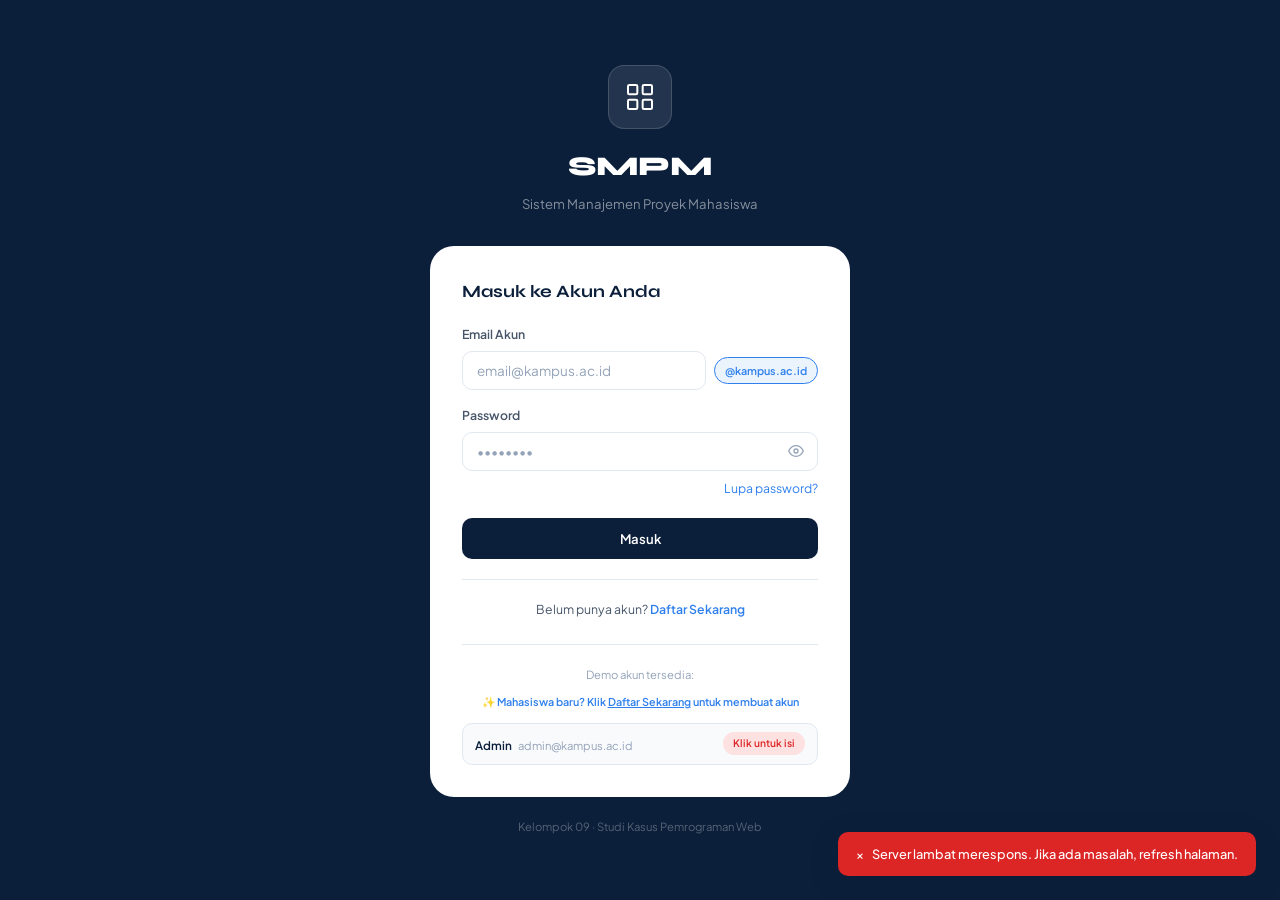
==== commit cafe394f: "fix: badge @kampus.ac.id pakai flexbox (bukan absolute) agar bisa diklik" ====
--- a/app.html
+++ b/app.html
@@ -85,7 +85,7 @@
           <div class="form-group mb-16">
             <label class="form-label">Email Akun</label>
             <div class="reg-input-wrap">
-              <input id="login-email" class="form-control" type="email" placeholder="email@kampus.ac.id" value="" required style="padding-right:110px" />
+              <input id="login-email" class="form-control" type="email" placeholder="email@kampus.ac.id" value="" required />
               <span class="reg-input-hint" title="Klik untuk isi domain @kampus.ac.id" onclick="(function(){
                 var inp = document.getElementById('login-email');
                 var val = inp.value.trim();
--- a/css/style.css
+++ b/css/style.css
@@ -770,19 +770,32 @@
 }
 
 /* email hint badge */
-.reg-input-wrap { position: relative; }
+.reg-input-wrap {
+  display: flex;
+  align-items: center;
+  gap: 8px;
+}
+.reg-input-wrap input {
+  flex: 1;
+  min-width: 0;
+}
 .reg-input-hint {
-  position: absolute;
-  right: 12px;
-  top: 50%;
-  transform: translateY(-50%);
+  flex-shrink: 0;
   font-size: .72rem;
   font-weight: 600;
   color: var(--accent);
   background: var(--accent-lt);
-  padding: 2px 8px;
+  padding: 4px 10px;
   border-radius: 20px;
-  pointer-events: none;
+  cursor: pointer;
+  user-select: none;
+  white-space: nowrap;
+  transition: background .15s, color .15s;
+  border: 1px solid var(--accent);
+}
+.reg-input-hint:hover {
+  background: var(--accent);
+  color: #fff;
 }
 
 /* password eye toggle */
